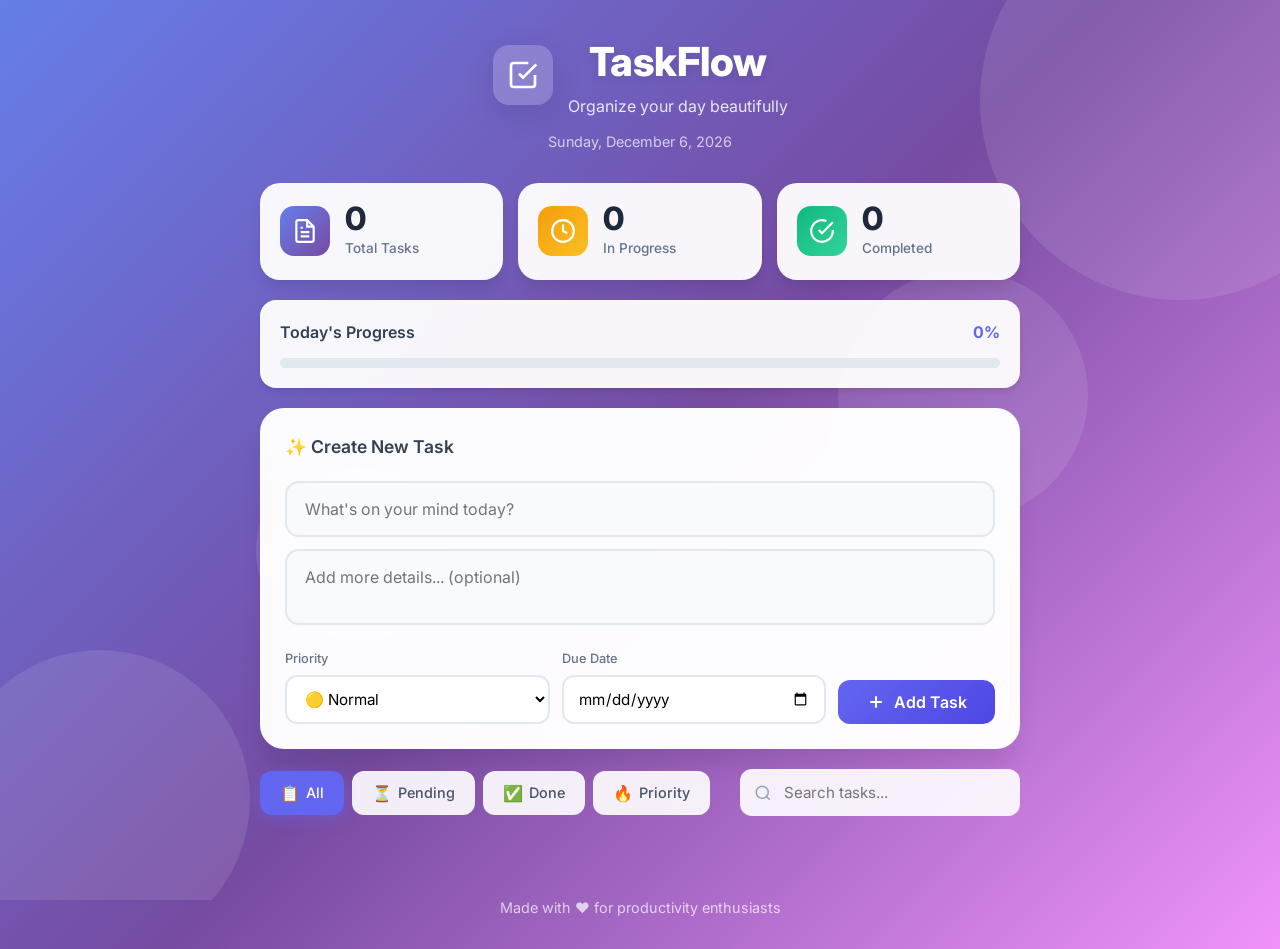
==== templates/index.html @ be5baa29 "first commit" ====
<!DOCTYPE html>
<html lang="en">
<head>
    <meta charset="UTF-8">
    <meta name="viewport" content="width=device-width, initial-scale=1.0">
    <title>TaskFlow - Beautiful To-Do App</title>
    <link rel="stylesheet" href="/static/style.css">
    <link href="https://fonts.googleapis.com/css2?family=Inter:wght@300;400;500;600;700;800&display=swap" rel="stylesheet">
</head>
<body>
    <div class="app-wrapper">
        <!-- Animated Background -->
        <div class="bg-shapes">
            <div class="shape shape-1"></div>
            <div class="shape shape-2"></div>
            <div class="shape shape-3"></div>
            <div class="shape shape-4"></div>
        </div>

        <div class="container">
            <!-- Header -->
            <header class="header">
                <div class="logo-section">
                    <div class="logo-icon">
                        <svg viewBox="0 0 24 24" fill="none" stroke="currentColor" stroke-width="2">
                            <path d="M9 11l3 3L22 4"/>
                            <path d="M21 12v7a2 2 0 01-2 2H5a2 2 0 01-2-2V5a2 2 0 012-2h11"/>
                        </svg>
                    </div>
                    <div class="logo-text">
                        <h1>TaskFlow</h1>
                        <p class="tagline">Organize your day beautifully</p>
                    </div>
                </div>
                <div class="header-date" id="current-date"></div>
            </header>

            <!-- Stats Cards -->
            <div class="stats-container">
                <div class="stat-card stat-total">
                    <div class="stat-icon">
                        <svg viewBox="0 0 24 24" fill="none" stroke="currentColor" stroke-width="2">
                            <path d="M14 2H6a2 2 0 00-2 2v16a2 2 0 002 2h12a2 2 0 002-2V8z"/>
                            <path d="M14 2v6h6M16 13H8M16 17H8M10 9H8"/>
                        </svg>
                    </div>
                    <div class="stat-info">
                        <span class="stat-value" id="total-count">0</span>
                        <span class="stat-label">Total Tasks</span>
                    </div>
                </div>
                <div class="stat-card stat-pending">
                    <div class="stat-icon">
                        <svg viewBox="0 0 24 24" fill="none" stroke="currentColor" stroke-width="2">
                            <circle cx="12" cy="12" r="10"/>
                            <path d="M12 6v6l4 2"/>
                        </svg>
                    </div>
                    <div class="stat-info">
                        <span class="stat-value" id="pending-count">0</span>
                        <span class="stat-label">In Progress</span>
                    </div>
                </div>
                <div class="stat-card stat-completed">
                    <div class="stat-icon">
                        <svg viewBox="0 0 24 24" fill="none" stroke="currentColor" stroke-width="2">
                            <path d="M22 11.08V12a10 10 0 11-5.93-9.14"/>
                            <path d="M22 4L12 14.01l-3-3"/>
                        </svg>
                    </div>
                    <div class="stat-info">
                        <span class="stat-value" id="completed-count">0</span>
                        <span class="stat-label">Completed</span>
                    </div>
                </div>
            </div>

            <!-- Progress Bar -->
            <div class="progress-section">
                <div class="progress-header">
                    <span>Today's Progress</span>
                    <span id="progress-percent">0%</span>
                </div>
                <div class="progress-track">
                    <div class="progress-fill" id="progress-bar"></div>
                </div>
            </div>

            <!-- Add Task Form -->
            <div class="add-task-card">
                <div class="add-task-header">
                    <h2>✨ Create New Task</h2>
                </div>
                <div class="form-group">
                    <input type="text" id="title-input" placeholder="What's on your mind today?" maxlength="200" autocomplete="off">
                    <textarea id="description-input" placeholder="Add more details... (optional)" rows="2"></textarea>
                </div>
                <div class="form-options">
                    <div class="option-group">
                        <label>Priority</label>
                        <select id="priority-select">
                            <option value="low">🟢 Low</option>
                            <option value="normal" selected>🟡 Normal</option>
                            <option value="high">🔴 High</option>
                        </select>
                    </div>
                    <div class="option-group">
                        <label>Due Date</label>
                        <input type="date" id="due-date-input">
                    </div>
                    <button onclick="addTodo()" class="btn-add">
                        <svg viewBox="0 0 24 24" fill="none" stroke="currentColor" stroke-width="2.5">
                            <path d="M12 5v14M5 12h14"/>
                        </svg>
                        <span>Add Task</span>
                    </button>
                </div>
            </div>

            <!-- Filters & Search -->
            <div class="controls-bar">
                <div class="filter-tabs">
                    <button class="filter-btn active" data-filter="all">
                        <span class="filter-icon">📋</span>
                        <span>All</span>
                    </button>
                    <button class="filter-btn" data-filter="pending">
                        <span class="filter-icon">⏳</span>
                        <span>Pending</span>
                    </button>
                    <button class="filter-btn" data-filter="completed">
                        <span class="filter-icon">✅</span>
                        <span>Done</span>
                    </button>
                    <button class="filter-btn" data-filter="high">
                        <span class="filter-icon">🔥</span>
                        <span>Priority</span>
                    </button>
                </div>
                <div class="search-wrapper">
                    <svg class="search-icon" viewBox="0 0 24 24" fill="none" stroke="currentColor" stroke-width="2">
                        <circle cx="11" cy="11" r="8"/>
                        <path d="M21 21l-4.35-4.35"/>
                    </svg>
                    <input type="text" id="search-input" placeholder="Search tasks...">
                </div>
            </div>

            <!-- Task List -->
            <div class="tasks-section">
                <div class="todo-list" id="todo-list"></div>

                <div class="empty-state" id="empty-state">
                    <div class="empty-illustration">
                        <div class="empty-circle">
                            <svg viewBox="0 0 24 24" fill="none" stroke="currentColor" stroke-width="1.5">
                                <path d="M9 5H7a2 2 0 00-2 2v12a2 2 0 002 2h10a2 2 0 002-2V7a2 2 0 00-2-2h-2"/>
                                <rect x="9" y="3" width="6" height="4" rx="1"/>
                                <path d="M9 12h6M9 16h6"/>
                            </svg>
                        </div>
                        <div class="empty-dots">
                            <span></span><span></span><span></span>
                        </div>
                    </div>
                    <h3>No tasks yet</h3>
                    <p>Start by adding your first task above!</p>
                </div>
            </div>
        </div>

        <!-- Footer -->
        <footer class="footer">
            <p>Made with ❤️ for productivity enthusiasts</p>
        </footer>
    </div>

    <!-- Edit Modal -->
    <div class="modal-overlay" id="edit-modal">
        <div class="modal-container">
            <div class="modal-header">
                <h2>Edit Task</h2>
                <button onclick="closeModal()" class="modal-close">
                    <svg viewBox="0 0 24 24" fill="none" stroke="currentColor" stroke-width="2">
                        <path d="M18 6L6 18M6 6l12 12"/>
                    </svg>
                </button>
            </div>
            <div class="modal-body">
                <div class="form-group">
                    <input type="text" id="edit-title" placeholder="Task title">
                    <textarea id="edit-description" placeholder="Description" rows="3"></textarea>
                </div>
                <div class="form-row">
                    <div class="option-group">
                        <label>Priority</label>
                        <select id="edit-priority">
                            <option value="low">🟢 Low</option>
                            <option value="normal">🟡 Normal</option>
                            <option value="high">🔴 High</option>
                        </select>
                    </div>
                    <div class="option-group">
                        <label>Due Date</label>
                        <input type="date" id="edit-due-date">
                    </div>
                </div>
            </div>
            <div class="modal-footer">
                <button onclick="closeModal()" class="btn-cancel">Cancel</button>
                <button onclick="saveEdit()" class="btn-save">Save Changes</button>
            </div>
        </div>
    </div>

    <script src="/static/app.js"></script>
</body>
</html>
---- static/style.css ----
* {
    margin: 0;
    padding: 0;
    box-sizing: border-box;
}

:root {
    --primary: #6366f1;
    --primary-dark: #4f46e5;
    --primary-light: #818cf8;
    --secondary: #ec4899;
    --success: #10b981;
    --warning: #f59e0b;
    --danger: #ef4444;
    --gray-50: #f8fafc;
    --gray-100: #f1f5f9;
    --gray-200: #e2e8f0;
    --gray-300: #cbd5e1;
    --gray-400: #94a3b8;
    --gray-500: #64748b;
    --gray-600: #475569;
    --gray-700: #334155;
    --gray-800: #1e293b;
    --gray-900: #0f172a;
    --gradient-1: linear-gradient(135deg, #667eea 0%, #764ba2 100%);
    --gradient-2: linear-gradient(135deg, #f093fb 0%, #f5576c 100%);
    --gradient-3: linear-gradient(135deg, #4facfe 0%, #00f2fe 100%);
    --shadow-sm: 0 1px 2px rgba(0, 0, 0, 0.05);
    --shadow: 0 4px 6px -1px rgba(0, 0, 0, 0.1);
    --shadow-md: 0 10px 15px -3px rgba(0, 0, 0, 0.1);
    --shadow-lg: 0 20px 25px -5px rgba(0, 0, 0, 0.1);
    --shadow-xl: 0 25px 50px -12px rgba(0, 0, 0, 0.25);
}

body {
    font-family: 'Inter', -apple-system, BlinkMacSystemFont, 'Segoe UI', Roboto, sans-serif;
    background: linear-gradient(135deg, #667eea 0%, #764ba2 50%, #f093fb 100%);
    min-height: 100vh;
    color: var(--gray-800);
    line-height: 1.6;
}

.app-wrapper {
    min-height: 100vh;
    position: relative;
    overflow-x: hidden;
}

/* Animated Background Shapes */
.bg-shapes {
    position: fixed;
    top: 0;
    left: 0;
    width: 100%;
    height: 100%;
    pointer-events: none;
    overflow: hidden;
    z-index: 0;
}

.shape {
    position: absolute;
    border-radius: 50%;
    opacity: 0.1;
    animation: float 20s infinite ease-in-out;
}

.shape-1 {
    width: 400px;
    height: 400px;
    background: white;
    top: -100px;
    right: -100px;
    animation-delay: 0s;
}

.shape-2 {
    width: 300px;
    height: 300px;
    background: white;
    bottom: -50px;
    left: -50px;
    animation-delay: -5s;
}

.shape-3 {
    width: 200px;
    height: 200px;
    background: white;
    top: 50%;
    left: 20%;
    animation-delay: -10s;
}

.shape-4 {
    width: 250px;
    height: 250px;
    background: white;
    top: 30%;
    right: 15%;
    animation-delay: -15s;
}

@keyframes float {
    0%, 100% { transform: translate(0, 0) rotate(0deg); }
    25% { transform: translate(30px, -30px) rotate(90deg); }
    50% { transform: translate(-20px, 20px) rotate(180deg); }
    75% { transform: translate(20px, 40px) rotate(270deg); }
}

.container {
    position: relative;
    z-index: 1;
    max-width: 800px;
    margin: 0 auto;
    padding: 30px 20px;
}

/* Header */
.header {
    text-align: center;
    margin-bottom: 30px;
    animation: slideDown 0.6s ease-out;
}

@keyframes slideDown {
    from { opacity: 0; transform: translateY(-20px); }
    to { opacity: 1; transform: translateY(0); }
}

.logo-section {
    display: flex;
    align-items: center;
    justify-content: center;
    gap: 15px;
    margin-bottom: 10px;
}

.logo-icon {
    width: 60px;
    height: 60px;
    background: rgba(255, 255, 255, 0.2);
    backdrop-filter: blur(10px);
    border-radius: 16px;
    display: flex;
    align-items: center;
    justify-content: center;
    box-shadow: 0 8px 32px rgba(0, 0, 0, 0.1);
}

.logo-icon svg {
    width: 32px;
    height: 32px;
    color: white;
}

.logo-text h1 {
    font-size: 2.5rem;
    font-weight: 800;
    color: white;
    text-shadow: 0 2px 10px rgba(0, 0, 0, 0.1);
    letter-spacing: -0.5px;
}

.tagline {
    color: rgba(255, 255, 255, 0.85);
    font-size: 1rem;
    font-weight: 400;
}

.header-date {
    color: rgba(255, 255, 255, 0.7);
    font-size: 0.9rem;
    margin-top: 8px;
}

/* Stats Cards */
.stats-container {
    display: grid;
    grid-template-columns: repeat(3, 1fr);
    gap: 15px;
    margin-bottom: 20px;
    animation: slideUp 0.6s ease-out 0.1s both;
}

@keyframes slideUp {
    from { opacity: 0; transform: translateY(20px); }
    to { opacity: 1; transform: translateY(0); }
}

.stat-card {
    background: rgba(255, 255, 255, 0.95);
    backdrop-filter: blur(10px);
    border-radius: 20px;
    padding: 20px;
    display: flex;
    align-items: center;
    gap: 15px;
    box-shadow: var(--shadow-md);
    transition: all 0.3s ease;
}

.stat-card:hover {
    transform: translateY(-5px);
    box-shadow: var(--shadow-xl);
}

.stat-icon {
    width: 50px;
    height: 50px;
    border-radius: 14px;
    display: flex;
    align-items: center;
    justify-content: center;
}

.stat-icon svg {
    width: 26px;
    height: 26px;
}

.stat-total .stat-icon {
    background: linear-gradient(135deg, #667eea 0%, #764ba2 100%);
    color: white;
}

.stat-pending .stat-icon {
    background: linear-gradient(135deg, #f59e0b 0%, #fbbf24 100%);
    color: white;
}

.stat-completed .stat-icon {
    background: linear-gradient(135deg, #10b981 0%, #34d399 100%);
    color: white;
}

.stat-value {
    display: block;
    font-size: 2rem;
    font-weight: 800;
    color: var(--gray-800);
    line-height: 1;
}

.stat-label {
    font-size: 0.85rem;
    color: var(--gray-500);
    font-weight: 500;
}

/* Progress Section */
.progress-section {
    background: rgba(255, 255, 255, 0.95);
    backdrop-filter: blur(10px);
    border-radius: 16px;
    padding: 20px;
    margin-bottom: 20px;
    box-shadow: var(--shadow);
    animation: slideUp 0.6s ease-out 0.2s both;
}

.progress-header {
    display: flex;
    justify-content: space-between;
    margin-bottom: 12px;
    font-weight: 600;
    color: var(--gray-700);
}

#progress-percent {
    color: var(--primary);
    font-weight: 700;
}

.progress-track {
    height: 10px;
    background: var(--gray-200);
    border-radius: 10px;
    overflow: hidden;
}

.progress-fill {
    height: 100%;
    background: linear-gradient(90deg, var(--primary), var(--secondary));
    border-radius: 10px;
    width: 0%;
    transition: width 0.5s ease;
}

/* Add Task Card */
.add-task-card {
    background: rgba(255, 255, 255, 0.98);
    backdrop-filter: blur(10px);
    border-radius: 24px;
    padding: 25px;
    margin-bottom: 20px;
    box-shadow: var(--shadow-lg);
    animation: slideUp 0.6s ease-out 0.3s both;
}

.add-task-header h2 {
    font-size: 1.1rem;
    color: var(--gray-700);
    margin-bottom: 20px;
    font-weight: 600;
}

.form-group input,
.form-group textarea {
    width: 100%;
    padding: 16px 18px;
    border: 2px solid var(--gray-200);
    border-radius: 14px;
    font-size: 1rem;
    font-family: inherit;
    transition: all 0.3s ease;
    background: var(--gray-50);
}

.form-group input:focus,
.form-group textarea:focus {
    outline: none;
    border-color: var(--primary);
    box-shadow: 0 0 0 4px rgba(99, 102, 241, 0.1);
    background: white;
}

.form-group input {
    margin-bottom: 12px;
}

.form-group textarea {
    resize: none;
    margin-bottom: 16px;
}

.form-options {
    display: flex;
    gap: 12px;
    flex-wrap: wrap;
    align-items: flex-end;
}

.option-group {
    flex: 1;
    min-width: 140px;
}

.option-group label {
    display: block;
    font-size: 0.8rem;
    color: var(--gray-500);
    margin-bottom: 6px;
    font-weight: 500;
}

.option-group select,
.option-group input[type="date"] {
    width: 100%;
    padding: 12px 14px;
    border: 2px solid var(--gray-200);
    border-radius: 12px;
    font-size: 0.95rem;
    font-family: inherit;
    cursor: pointer;
    transition: all 0.3s ease;
    background: white;
}

.option-group select:focus,
.option-group input[type="date"]:focus {
    outline: none;
    border-color: var(--primary);
    box-shadow: 0 0 0 4px rgba(99, 102, 241, 0.1);
}

.btn-add {
    display: flex;
    align-items: center;
    gap: 8px;
    background: linear-gradient(135deg, var(--primary) 0%, var(--primary-dark) 100%);
    color: white;
    border: none;
    padding: 12px 28px;
    border-radius: 12px;
    font-size: 1rem;
    font-weight: 600;
    cursor: pointer;
    transition: all 0.3s ease;
    font-family: inherit;
}

.btn-add svg {
    width: 20px;
    height: 20px;
}

.btn-add:hover {
    transform: translateY(-2px);
    box-shadow: 0 10px 30px rgba(99, 102, 241, 0.4);
}

.btn-add:active {
    transform: translateY(0);
}

/* Controls Bar */
.controls-bar {
    display: flex;
    justify-content: space-between;
    align-items: center;
    gap: 15px;
    margin-bottom: 20px;
    flex-wrap: wrap;
    animation: slideUp 0.6s ease-out 0.4s both;
}

.filter-tabs {
    display: flex;
    gap: 8px;
    flex-wrap: wrap;
}

.filter-btn {
    display: flex;
    align-items: center;
    gap: 6px;
    background: rgba(255, 255, 255, 0.9);
    border: 2px solid transparent;
    padding: 10px 18px;
    border-radius: 12px;
    font-size: 0.9rem;
    cursor: pointer;
    transition: all 0.3s ease;
    font-family: inherit;
    color: var(--gray-600);
    font-weight: 500;
}

.filter-btn .filter-icon {
    font-size: 1rem;
}

.filter-btn:hover {
    background: white;
    border-color: var(--primary-light);
}

.filter-btn.active {
    background: var(--primary);
    color: white;
    box-shadow: 0 4px 15px rgba(99, 102, 241, 0.4);
}

.search-wrapper {
    position: relative;
    flex: 1;
    max-width: 280px;
}

.search-icon {
    position: absolute;
    left: 14px;
    top: 50%;
    transform: translateY(-50%);
    width: 18px;
    height: 18px;
    color: var(--gray-400);
}

.search-wrapper input {
    width: 100%;
    padding: 12px 14px 12px 42px;
    border: 2px solid transparent;
    border-radius: 12px;
    font-size: 0.95rem;
    background: rgba(255, 255, 255, 0.9);
    transition: all 0.3s ease;
    font-family: inherit;
}

.search-wrapper input:focus {
    outline: none;
    background: white;
    border-color: var(--primary-light);
    box-shadow: 0 0 0 4px rgba(99, 102, 241, 0.1);
}

/* Tasks Section */
.tasks-section {
    animation: slideUp 0.6s ease-out 0.5s both;
}

.todo-list {
    display: flex;
    flex-direction: column;
    gap: 12px;
}

.todo-item {
    background: rgba(255, 255, 255, 0.98);
    border-radius: 18px;
    padding: 20px;
    display: flex;
    align-items: flex-start;
    gap: 16px;
    box-shadow: var(--shadow);
    transition: all 0.3s ease;
    border: 2px solid transparent;
    position: relative;
    overflow: hidden;
}

.todo-item::before {
    content: '';
    position: absolute;
    left: 0;
    top: 0;
    bottom: 0;
    width: 4px;
    background: var(--gray-300);
}

.todo-item.high-priority::before {
    background: linear-gradient(180deg, #ef4444, #f87171);
}

.todo-item.normal-priority::before {
    background: linear-gradient(180deg, #f59e0b, #fbbf24);
}

.todo-item.low-priority::before {
    background: linear-gradient(180deg, #10b981, #34d399);
}

.todo-item:hover {
    transform: translateX(5px);
    box-shadow: var(--shadow-md);
}

.todo-item.completed {
    opacity: 0.7;
}

.todo-item.completed .todo-title {
    text-decoration: line-through;
    color: var(--gray-400);
}

.checkbox {
    width: 26px;
    height: 26px;
    border: 2px solid var(--gray-300);
    border-radius: 8px;
    cursor: pointer;
    display: flex;
    align-items: center;
    justify-content: center;
    flex-shrink: 0;
    transition: all 0.3s ease;
    background: white;
}

.checkbox:hover {
    border-color: var(--primary);
    background: rgba(99, 102, 241, 0.1);
}

.checkbox.checked {
    background: linear-gradient(135deg, var(--success) 0%, #34d399 100%);
    border-color: transparent;
}

.checkbox.checked svg {
    color: white;
    width: 16px;
    height: 16px;
}

.todo-content {
    flex: 1;
    min-width: 0;
}

.todo-title {
    font-size: 1.1rem;
    font-weight: 600;
    color: var(--gray-800);
    margin-bottom: 4px;
}

.todo-description {
    font-size: 0.9rem;
    color: var(--gray-500);
    margin-bottom: 10px;
    line-height: 1.5;
}

.todo-meta {
    display: flex;
    gap: 10px;
    flex-wrap: wrap;
    align-items: center;
}

.priority-tag {
    display: inline-flex;
    align-items: center;
    gap: 4px;
    padding: 4px 10px;
    border-radius: 20px;
    font-size: 0.75rem;
    font-weight: 600;
}

.priority-tag.high {
    background: rgba(239, 68, 68, 0.15);
    color: #dc2626;
}

.priority-tag.normal {
    background: rgba(245, 158, 11, 0.15);
    color: #d97706;
}

.priority-tag.low {
    background: rgba(16, 185, 129, 0.15);
    color: #059669;
}

.due-date, .created-date {
    font-size: 0.8rem;
    color: var(--gray-400);
    display: flex;
    align-items: center;
    gap: 4px;
}

.due-date.overdue {
    color: var(--danger);
    font-weight: 600;
}

.todo-actions {
    display: flex;
    gap: 8px;
}

.action-btn {
    width: 36px;
    height: 36px;
    border: none;
    border-radius: 10px;
    cursor: pointer;
    display: flex;
    align-items: center;
    justify-content: center;
    transition: all 0.3s ease;
    background: var(--gray-100);
    font-size: 1rem;
}

.action-btn:hover {
    transform: scale(1.1);
}

.action-btn.edit:hover {
    background: rgba(99, 102, 241, 0.2);
}

.action-btn.delete:hover {
    background: rgba(239, 68, 68, 0.2);
}

/* Empty State */
.empty-state {
    text-align: center;
    padding: 60px 20px;
    display: none;
}

.empty-illustration {
    margin-bottom: 25px;
}

.empty-circle {
    width: 100px;
    height: 100px;
    margin: 0 auto 15px;
    background: rgba(255, 255, 255, 0.5);
    border-radius: 50%;
    display: flex;
    align-items: center;
    justify-content: center;
    animation: pulse 2s infinite;
}

.empty-circle svg {
    width: 50px;
    height: 50px;
    color: var(--primary);
}

.empty-dots {
    display: flex;
    justify-content: center;
    gap: 8px;
}

.empty-dots span {
    width: 10px;
    height: 10px;
    background: rgba(255, 255, 255, 0.6);
    border-radius: 50%;
    animation: bounce 1.4s infinite ease-in-out;
}

.empty-dots span:nth-child(1) { animation-delay: -0.32s; }
.empty-dots span:nth-child(2) { animation-delay: -0.16s; }
.empty-dots span:nth-child(3) { animation-delay: 0s; }

@keyframes pulse {
    0%, 100% { transform: scale(1); }
    50% { transform: scale(1.05); }
}

@keyframes bounce {
    0%, 80%, 100% { transform: scale(0); }
    40% { transform: scale(1); }
}

.empty-state h3 {
    font-size: 1.5rem;
    color: white;
    margin-bottom: 8px;
    font-weight: 700;
}

.empty-state p {
    color: rgba(255, 255, 255, 0.8);
    font-size: 1rem;
}

/* Modal */
.modal-overlay {
    display: none;
    position: fixed;
    top: 0;
    left: 0;
    width: 100%;
    height: 100%;
    background: rgba(15, 23, 42, 0.6);
    backdrop-filter: blur(4px);
    justify-content: center;
    align-items: center;
    z-index: 1000;
    padding: 20px;
}

.modal-overlay.active {
    display: flex;
}

.modal-container {
    background: white;
    border-radius: 24px;
    width: 100%;
    max-width: 480px;
    box-shadow: var(--shadow-xl);
    animation: modalSlide 0.3s ease-out;
}

@keyframes modalSlide {
    from { opacity: 0; transform: translateY(-20px) scale(0.95); }
    to { opacity: 1; transform: translateY(0) scale(1); }
}

.modal-header {
    display: flex;
    justify-content: space-between;
    align-items: center;
    padding: 24px 24px 0;
}

.modal-header h2 {
    font-size: 1.3rem;
    color: var(--gray-800);
    font-weight: 700;
}

.modal-close {
    width: 36px;
    height: 36px;
    border: none;
    background: var(--gray-100);
    border-radius: 10px;
    cursor: pointer;
    display: flex;
    align-items: center;
    justify-content: center;
    transition: all 0.3s ease;
}

.modal-close svg {
    width: 20px;
    height: 20px;
    color: var(--gray-500);
}

.modal-close:hover {
    background: var(--gray-200);
}

.modal-body {
    padding: 24px;
}

.modal-body .form-group input,
.modal-body .form-group textarea {
    margin-bottom: 12px;
}

.modal-body .form-row {
    display: flex;
    gap: 12px;
    margin-top: 12px;
}

.modal-body .option-group {
    flex: 1;
}

.modal-footer {
    display: flex;
    justify-content: flex-end;
    gap: 12px;
    padding: 0 24px 24px;
}

.btn-cancel {
    padding: 12px 24px;
    border: 2px solid var(--gray-200);
    background: white;
    border-radius: 12px;
    font-size: 0.95rem;
    font-weight: 600;
    cursor: pointer;
    transition: all 0.3s ease;
    font-family: inherit;
    color: var(--gray-600);
}

.btn-cancel:hover {
    background: var(--gray-50);
    border-color: var(--gray-300);
}

.btn-save {
    padding: 12px 24px;
    background: linear-gradient(135deg, var(--primary) 0%, var(--primary-dark) 100%);
    color: white;
    border: none;
    border-radius: 12px;
    font-size: 0.95rem;
    font-weight: 600;
    cursor: pointer;
    transition: all 0.3s ease;
    font-family: inherit;
}

.btn-save:hover {
    box-shadow: 0 8px 25px rgba(99, 102, 241, 0.4);
    transform: translateY(-2px);
}

/* Footer */
.footer {
    text-align: center;
    padding: 30px 20px;
    color: rgba(255, 255, 255, 0.7);
    font-size: 0.9rem;
}

/* Scrollbar */
.todo-list::-webkit-scrollbar {
    width: 6px;
}

.todo-list::-webkit-scrollbar-track {
    background: transparent;
}

.todo-list::-webkit-scrollbar-thumb {
    background: rgba(255, 255, 255, 0.3);
    border-radius: 3px;
}

/* Responsive */
@media (max-width: 640px) {
    .container {
        padding: 15px;
    }

    .logo-text h1 {
        font-size: 1.8rem;
    }

    .logo-icon {
        width: 48px;
        height: 48px;
    }

    .logo-icon svg {
        width: 24px;
        height: 24px;
    }

    .stats-container {
        grid-template-columns: 1fr;
    }

    .stat-card {
        padding: 15px;
    }

    .form-options {
        flex-direction: column;
    }

    .option-group {
        width: 100%;
    }

    .btn-add {
        width: 100%;
        justify-content: center;
    }

    .controls-bar {
        flex-direction: column;
    }

    .filter-tabs {
        width: 100%;
        overflow-x: auto;
        padding-bottom: 5px;
    }

    .filter-btn {
        flex-shrink: 0;
        padding: 8px 14px;
        font-size: 0.85rem;
    }

    .search-wrapper {
        max-width: 100%;
        width: 100%;
    }

    .todo-item {
        flex-direction: column;
        padding: 16px;
    }

    .todo-actions {
        width: 100%;
        justify-content: flex-end;
        margin-top: 10px;
    }

    .modal-body .form-row {
        flex-direction: column;
    }
}
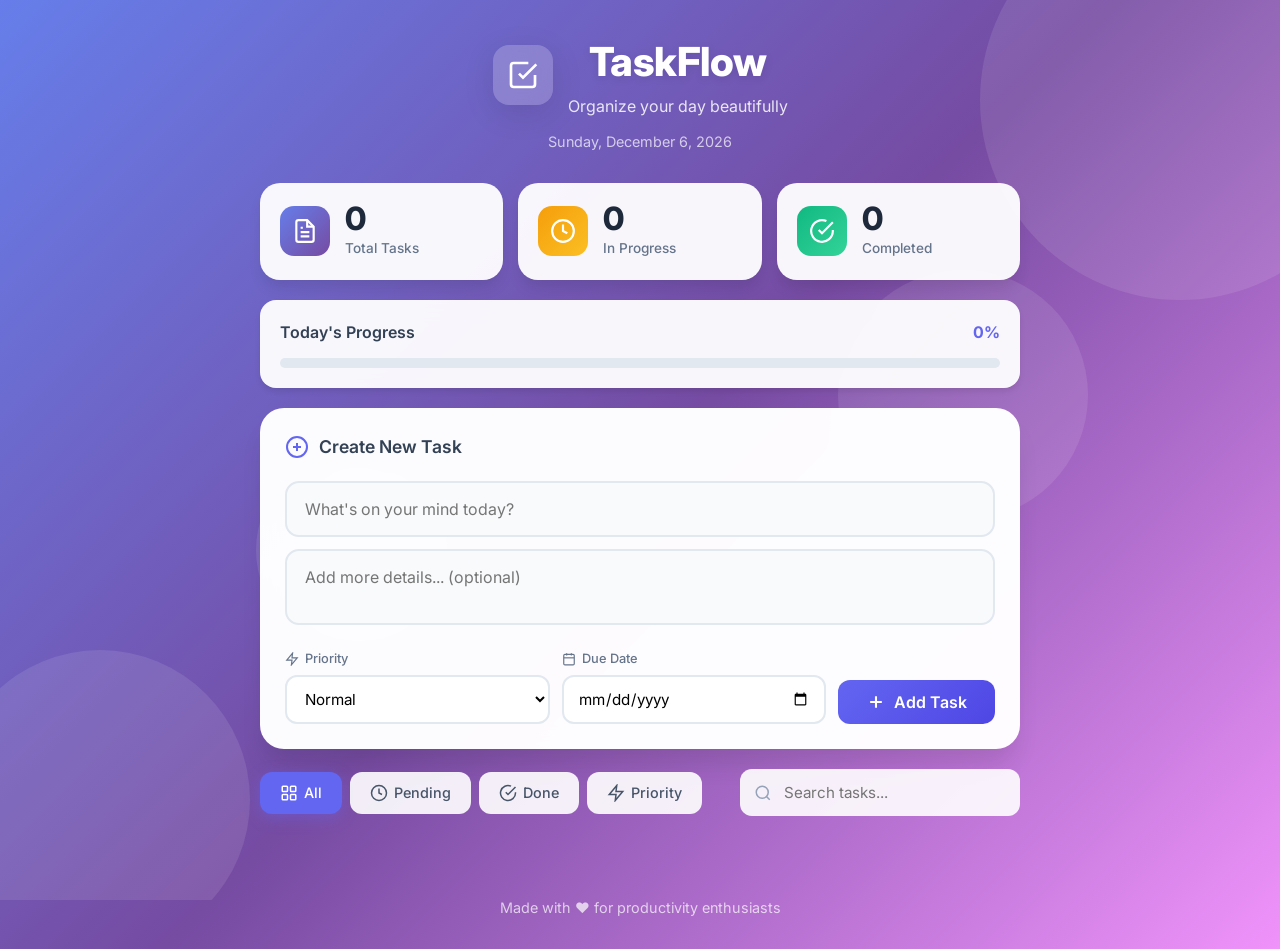
==== commit 0f205a89: "Updated UI" ====
--- a/templates/index.html
+++ b/templates/index.html
@@ -89,7 +89,8 @@
             <!-- Add Task Form -->
             <div class="add-task-card">
                 <div class="add-task-header">
-                    <h2>✨ Create New Task</h2>
+                    <svg class="add-icon" viewBox="0 0 24 24" fill="none" stroke="currentColor" stroke-width="2"><circle cx="12" cy="12" r="10"/><path d="M12 8v8M8 12h8"/></svg>
+                    <h2>Create New Task</h2>
                 </div>
                 <div class="form-group">
                     <input type="text" id="title-input" placeholder="What's on your mind today?" maxlength="200" autocomplete="off">
@@ -97,15 +98,21 @@
                 </div>
                 <div class="form-options">
                     <div class="option-group">
-                        <label>Priority</label>
+                        <label>
+                            <svg viewBox="0 0 24 24" fill="none" stroke="currentColor" stroke-width="2"><path d="M13 2L3 14h9l-1 8 10-12h-9l1-8z"/></svg>
+                            Priority
+                        </label>
                         <select id="priority-select">
-                            <option value="low">🟢 Low</option>
-                            <option value="normal" selected>🟡 Normal</option>
-                            <option value="high">🔴 High</option>
+                            <option value="low">Low</option>
+                            <option value="normal" selected>Normal</option>
+                            <option value="high">High</option>
                         </select>
                     </div>
                     <div class="option-group">
-                        <label>Due Date</label>
+                        <label>
+                            <svg viewBox="0 0 24 24" fill="none" stroke="currentColor" stroke-width="2"><rect x="3" y="4" width="18" height="18" rx="2" ry="2"/><line x1="16" y1="2" x2="16" y2="6"/><line x1="8" y1="2" x2="8" y2="6"/><line x1="3" y1="10" x2="21" y2="10"/></svg>
+                            Due Date
+                        </label>
                         <input type="date" id="due-date-input">
                     </div>
                     <button onclick="addTodo()" class="btn-add">
@@ -121,19 +128,19 @@
             <div class="controls-bar">
                 <div class="filter-tabs">
                     <button class="filter-btn active" data-filter="all">
-                        <span class="filter-icon">📋</span>
+                        <svg class="filter-icon" viewBox="0 0 24 24" fill="none" stroke="currentColor" stroke-width="2"><rect x="3" y="3" width="7" height="7" rx="1"/><rect x="14" y="3" width="7" height="7" rx="1"/><rect x="3" y="14" width="7" height="7" rx="1"/><rect x="14" y="14" width="7" height="7" rx="1"/></svg>
                         <span>All</span>
                     </button>
                     <button class="filter-btn" data-filter="pending">
-                        <span class="filter-icon">⏳</span>
+                        <svg class="filter-icon" viewBox="0 0 24 24" fill="none" stroke="currentColor" stroke-width="2"><circle cx="12" cy="12" r="10"/><path d="M12 6v6l4 2"/></svg>
                         <span>Pending</span>
                     </button>
                     <button class="filter-btn" data-filter="completed">
-                        <span class="filter-icon">✅</span>
+                        <svg class="filter-icon" viewBox="0 0 24 24" fill="none" stroke="currentColor" stroke-width="2"><path d="M22 11.08V12a10 10 0 11-5.93-9.14"/><path d="M22 4L12 14.01l-3-3"/></svg>
                         <span>Done</span>
                     </button>
                     <button class="filter-btn" data-filter="high">
-                        <span class="filter-icon">🔥</span>
+                        <svg class="filter-icon" viewBox="0 0 24 24" fill="none" stroke="currentColor" stroke-width="2"><path d="M13 2L3 14h9l-1 8 10-12h-9l1-8z"/></svg>
                         <span>Priority</span>
                     </button>
                 </div>
@@ -193,15 +200,21 @@
                 </div>
                 <div class="form-row">
                     <div class="option-group">
-                        <label>Priority</label>
+                        <label>
+                            <svg viewBox="0 0 24 24" fill="none" stroke="currentColor" stroke-width="2"><path d="M13 2L3 14h9l-1 8 10-12h-9l1-8z"/></svg>
+                            Priority
+                        </label>
                         <select id="edit-priority">
-                            <option value="low">🟢 Low</option>
-                            <option value="normal">🟡 Normal</option>
-                            <option value="high">🔴 High</option>
+                            <option value="low">Low</option>
+                            <option value="normal">Normal</option>
+                            <option value="high">High</option>
                         </select>
                     </div>
                     <div class="option-group">
-                        <label>Due Date</label>
+                        <label>
+                            <svg viewBox="0 0 24 24" fill="none" stroke="currentColor" stroke-width="2"><rect x="3" y="4" width="18" height="18" rx="2" ry="2"/><line x1="16" y1="2" x2="16" y2="6"/><line x1="8" y1="2" x2="8" y2="6"/><line x1="3" y1="10" x2="21" y2="10"/></svg>
+                            Due Date
+                        </label>
                         <input type="date" id="edit-due-date">
                     </div>
                 </div>
--- a/static/style.css
+++ b/static/style.css
@@ -298,11 +298,23 @@
     animation: slideUp 0.6s ease-out 0.3s both;
 }
 
+.add-task-header {
+    display: flex;
+    align-items: center;
+    gap: 10px;
+    margin-bottom: 20px;
+}
+
 .add-task-header h2 {
     font-size: 1.1rem;
     color: var(--gray-700);
-    margin-bottom: 20px;
     font-weight: 600;
+}
+
+.add-icon {
+    width: 24px;
+    height: 24px;
+    color: var(--primary);
 }
 
 .form-group input,
@@ -347,11 +359,18 @@
 }
 
 .option-group label {
-    display: block;
+    display: flex;
+    align-items: center;
+    gap: 6px;
     font-size: 0.8rem;
     color: var(--gray-500);
     margin-bottom: 6px;
     font-weight: 500;
+}
+
+.option-group label svg {
+    width: 14px;
+    height: 14px;
 }
 
 .option-group select,
@@ -438,7 +457,8 @@
 }
 
 .filter-btn .filter-icon {
-    font-size: 1rem;
+    width: 18px;
+    height: 18px;
 }
 
 .filter-btn:hover {
@@ -606,13 +626,18 @@
 .priority-tag {
     display: inline-flex;
     align-items: center;
-    gap: 4px;
+    gap: 6px;
     padding: 4px 10px;
     border-radius: 20px;
     font-size: 0.75rem;
     font-weight: 600;
 }
 
+.priority-tag svg {
+    width: 12px;
+    height: 12px;
+}
+
 .priority-tag.high {
     background: rgba(239, 68, 68, 0.15);
     color: #dc2626;
@@ -628,12 +653,26 @@
     color: #059669;
 }
 
+.priority-icon {
+    width: 12px;
+    height: 12px;
+}
+
+.priority-icon.high { color: #ef4444; }
+.priority-icon.normal { color: #f59e0b; }
+.priority-icon.low { color: #10b981; }
+
 .due-date, .created-date {
     font-size: 0.8rem;
     color: var(--gray-400);
     display: flex;
     align-items: center;
-    gap: 4px;
+    gap: 6px;
+}
+
+.due-date svg, .created-date svg {
+    width: 14px;
+    height: 14px;
 }
 
 .due-date.overdue {
@@ -657,7 +696,12 @@
     justify-content: center;
     transition: all 0.3s ease;
     background: var(--gray-100);
-    font-size: 1rem;
+}
+
+.action-btn svg {
+    width: 18px;
+    height: 18px;
+    color: var(--gray-500);
 }
 
 .action-btn:hover {
@@ -668,8 +712,16 @@
     background: rgba(99, 102, 241, 0.2);
 }
 
+.action-btn.edit:hover svg {
+    color: var(--primary);
+}
+
 .action-btn.delete:hover {
     background: rgba(239, 68, 68, 0.2);
+}
+
+.action-btn.delete:hover svg {
+    color: var(--danger);
 }
 
 /* Empty State */
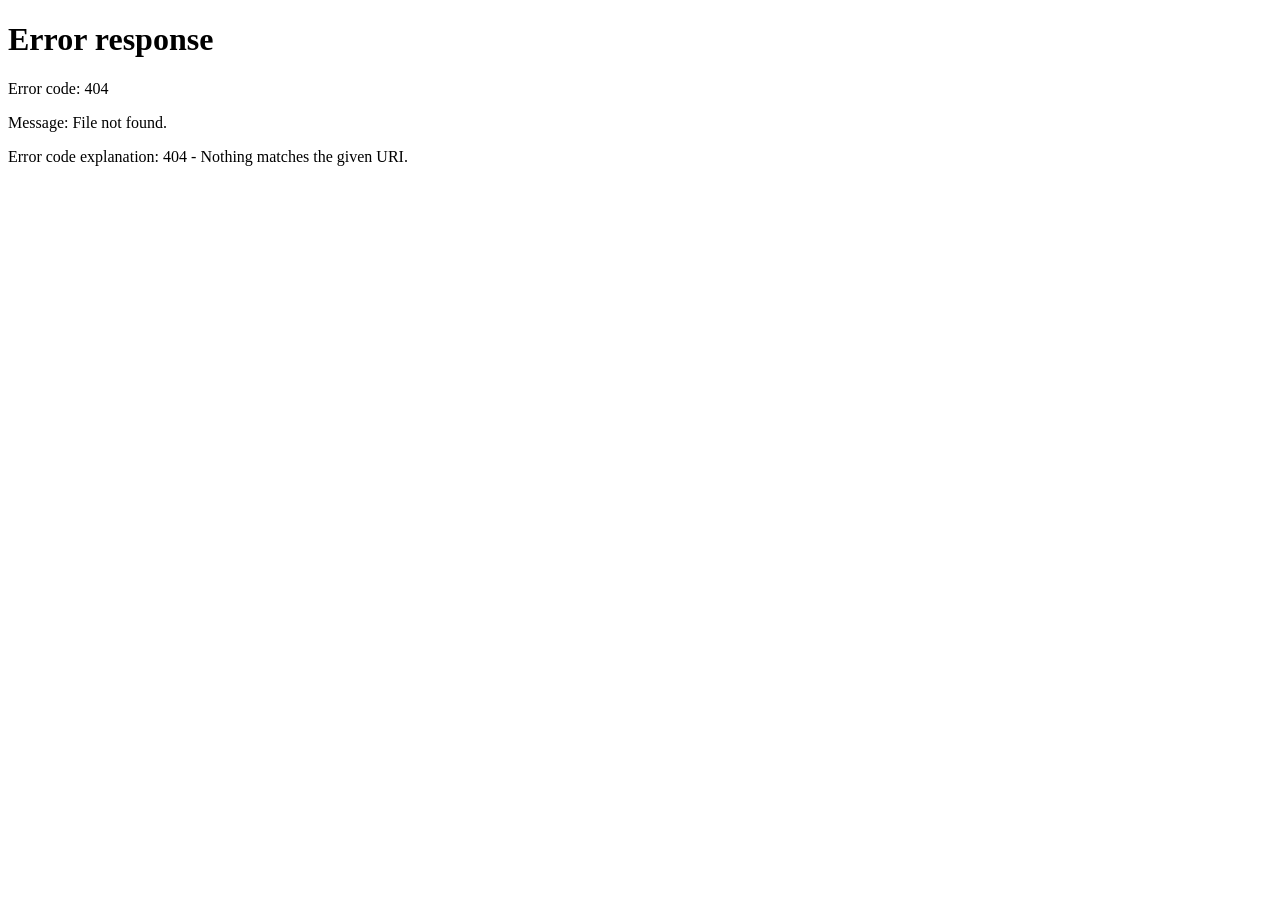
==== commit fbb49413: "Added Login and Register Features with Secure Authentication" ====
--- a/templates/index.html
+++ b/templates/index.html
@@ -1,12 +1,15 @@
 <!DOCTYPE html>
 <html lang="en">
+
 <head>
     <meta charset="UTF-8">
     <meta name="viewport" content="width=device-width, initial-scale=1.0">
-    <title>TaskFlow - Beautiful To-Do App</title>
+    <title>TaskFlow - Dashboard</title>
     <link rel="stylesheet" href="/static/style.css">
-    <link href="https://fonts.googleapis.com/css2?family=Inter:wght@300;400;500;600;700;800&display=swap" rel="stylesheet">
+    <link href="https://fonts.googleapis.com/css2?family=Inter:wght@300;400;500;600;700;800&display=swap"
+        rel="stylesheet">
 </head>
+
 <body>
     <div class="app-wrapper">
         <!-- Animated Background -->
@@ -20,19 +23,37 @@
         <div class="container">
             <!-- Header -->
             <header class="header">
-                <div class="logo-section">
-                    <div class="logo-icon">
-                        <svg viewBox="0 0 24 24" fill="none" stroke="currentColor" stroke-width="2">
-                            <path d="M9 11l3 3L22 4"/>
-                            <path d="M21 12v7a2 2 0 01-2 2H5a2 2 0 01-2-2V5a2 2 0 012-2h11"/>
-                        </svg>
-                    </div>
-                    <div class="logo-text">
-                        <h1>TaskFlow</h1>
-                        <p class="tagline">Organize your day beautifully</p>
-                    </div>
-                </div>
-                <div class="header-date" id="current-date"></div>
+                <div class="header-left">
+                    <div class="logo-section">
+                        <div class="logo-icon">
+                            <svg viewBox="0 0 24 24" fill="none" stroke="currentColor" stroke-width="2">
+                                <path d="M9 11l3 3L22 4" />
+                                <path d="M21 12v7a2 2 0 01-2 2H5a2 2 0 01-2-2V5a2 2 0 012-2h11" />
+                            </svg>
+                        </div>
+                        <div class="logo-text">
+                            <h1>TaskFlow</h1>
+                            <p class="tagline">Organize your day beautifully</p>
+                        </div>
+                    </div>
+                </div>
+                <div class="header-actions">
+                    <div class="user-info">
+                        <svg viewBox="0 0 24 24" fill="none" stroke="currentColor" stroke-width="2">
+                            <path d="M20 21v-2a4 4 0 00-4-4H8a4 4 0 00-4 4v2" />
+                            <circle cx="12" cy="7" r="4" />
+                        </svg>
+                        <span id="username-display">User</span>
+                    </div>
+                    <button onclick="logout()" class="btn-logout">
+                        <svg viewBox="0 0 24 24" fill="none" stroke="currentColor" stroke-width="2">
+                            <path d="M9 21H5a2 2 0 01-2-2V5a2 2 0 012-2h4" />
+                            <polyline points="16 17 21 12 16 7" />
+                            <line x1="21" y1="12" x2="9" y2="12" />
+                        </svg>
+                        <span>Logout</span>
+                    </button>
+                </div>
             </header>
 
             <!-- Stats Cards -->
@@ -40,8 +61,8 @@
                 <div class="stat-card stat-total">
                     <div class="stat-icon">
                         <svg viewBox="0 0 24 24" fill="none" stroke="currentColor" stroke-width="2">
-                            <path d="M14 2H6a2 2 0 00-2 2v16a2 2 0 002 2h12a2 2 0 002-2V8z"/>
-                            <path d="M14 2v6h6M16 13H8M16 17H8M10 9H8"/>
+                            <path d="M14 2H6a2 2 0 00-2 2v16a2 2 0 002 2h12a2 2 0 002-2V8z" />
+                            <path d="M14 2v6h6M16 13H8M16 17H8M10 9H8" />
                         </svg>
                     </div>
                     <div class="stat-info">
@@ -52,8 +73,8 @@
                 <div class="stat-card stat-pending">
                     <div class="stat-icon">
                         <svg viewBox="0 0 24 24" fill="none" stroke="currentColor" stroke-width="2">
-                            <circle cx="12" cy="12" r="10"/>
-                            <path d="M12 6v6l4 2"/>
+                            <circle cx="12" cy="12" r="10" />
+                            <path d="M12 6v6l4 2" />
                         </svg>
                     </div>
                     <div class="stat-info">
@@ -64,8 +85,8 @@
                 <div class="stat-card stat-completed">
                     <div class="stat-icon">
                         <svg viewBox="0 0 24 24" fill="none" stroke="currentColor" stroke-width="2">
-                            <path d="M22 11.08V12a10 10 0 11-5.93-9.14"/>
-                            <path d="M22 4L12 14.01l-3-3"/>
+                            <path d="M22 11.08V12a10 10 0 11-5.93-9.14" />
+                            <path d="M22 4L12 14.01l-3-3" />
                         </svg>
                     </div>
                     <div class="stat-info">
@@ -89,17 +110,23 @@
             <!-- Add Task Form -->
             <div class="add-task-card">
                 <div class="add-task-header">
-                    <svg class="add-icon" viewBox="0 0 24 24" fill="none" stroke="currentColor" stroke-width="2"><circle cx="12" cy="12" r="10"/><path d="M12 8v8M8 12h8"/></svg>
+                    <svg class="add-icon" viewBox="0 0 24 24" fill="none" stroke="currentColor" stroke-width="2">
+                        <circle cx="12" cy="12" r="10" />
+                        <path d="M12 8v8M8 12h8" />
+                    </svg>
                     <h2>Create New Task</h2>
                 </div>
                 <div class="form-group">
-                    <input type="text" id="title-input" placeholder="What's on your mind today?" maxlength="200" autocomplete="off">
+                    <input type="text" id="title-input" placeholder="What's on your mind today?" maxlength="200"
+                        autocomplete="off">
                     <textarea id="description-input" placeholder="Add more details... (optional)" rows="2"></textarea>
                 </div>
                 <div class="form-options">
                     <div class="option-group">
                         <label>
-                            <svg viewBox="0 0 24 24" fill="none" stroke="currentColor" stroke-width="2"><path d="M13 2L3 14h9l-1 8 10-12h-9l1-8z"/></svg>
+                            <svg viewBox="0 0 24 24" fill="none" stroke="currentColor" stroke-width="2">
+                                <path d="M13 2L3 14h9l-1 8 10-12h-9l1-8z" />
+                            </svg>
                             Priority
                         </label>
                         <select id="priority-select">
@@ -110,14 +137,19 @@
                     </div>
                     <div class="option-group">
                         <label>
-                            <svg viewBox="0 0 24 24" fill="none" stroke="currentColor" stroke-width="2"><rect x="3" y="4" width="18" height="18" rx="2" ry="2"/><line x1="16" y1="2" x2="16" y2="6"/><line x1="8" y1="2" x2="8" y2="6"/><line x1="3" y1="10" x2="21" y2="10"/></svg>
+                            <svg viewBox="0 0 24 24" fill="none" stroke="currentColor" stroke-width="2">
+                                <rect x="3" y="4" width="18" height="18" rx="2" ry="2" />
+                                <line x1="16" y1="2" x2="16" y2="6" />
+                                <line x1="8" y1="2" x2="8" y2="6" />
+                                <line x1="3" y1="10" x2="21" y2="10" />
+                            </svg>
                             Due Date
                         </label>
                         <input type="date" id="due-date-input">
                     </div>
                     <button onclick="addTodo()" class="btn-add">
                         <svg viewBox="0 0 24 24" fill="none" stroke="currentColor" stroke-width="2.5">
-                            <path d="M12 5v14M5 12h14"/>
+                            <path d="M12 5v14M5 12h14" />
                         </svg>
                         <span>Add Task</span>
                     </button>
@@ -128,26 +160,39 @@
             <div class="controls-bar">
                 <div class="filter-tabs">
                     <button class="filter-btn active" data-filter="all">
-                        <svg class="filter-icon" viewBox="0 0 24 24" fill="none" stroke="currentColor" stroke-width="2"><rect x="3" y="3" width="7" height="7" rx="1"/><rect x="14" y="3" width="7" height="7" rx="1"/><rect x="3" y="14" width="7" height="7" rx="1"/><rect x="14" y="14" width="7" height="7" rx="1"/></svg>
+                        <svg class="filter-icon" viewBox="0 0 24 24" fill="none" stroke="currentColor" stroke-width="2">
+                            <rect x="3" y="3" width="7" height="7" rx="1" />
+                            <rect x="14" y="3" width="7" height="7" rx="1" />
+                            <rect x="3" y="14" width="7" height="7" rx="1" />
+                            <rect x="14" y="14" width="7" height="7" rx="1" />
+                        </svg>
                         <span>All</span>
                     </button>
                     <button class="filter-btn" data-filter="pending">
-                        <svg class="filter-icon" viewBox="0 0 24 24" fill="none" stroke="currentColor" stroke-width="2"><circle cx="12" cy="12" r="10"/><path d="M12 6v6l4 2"/></svg>
+                        <svg class="filter-icon" viewBox="0 0 24 24" fill="none" stroke="currentColor" stroke-width="2">
+                            <circle cx="12" cy="12" r="10" />
+                            <path d="M12 6v6l4 2" />
+                        </svg>
                         <span>Pending</span>
                     </button>
                     <button class="filter-btn" data-filter="completed">
-                        <svg class="filter-icon" viewBox="0 0 24 24" fill="none" stroke="currentColor" stroke-width="2"><path d="M22 11.08V12a10 10 0 11-5.93-9.14"/><path d="M22 4L12 14.01l-3-3"/></svg>
+                        <svg class="filter-icon" viewBox="0 0 24 24" fill="none" stroke="currentColor" stroke-width="2">
+                            <path d="M22 11.08V12a10 10 0 11-5.93-9.14" />
+                            <path d="M22 4L12 14.01l-3-3" />
+                        </svg>
                         <span>Done</span>
                     </button>
                     <button class="filter-btn" data-filter="high">
-                        <svg class="filter-icon" viewBox="0 0 24 24" fill="none" stroke="currentColor" stroke-width="2"><path d="M13 2L3 14h9l-1 8 10-12h-9l1-8z"/></svg>
+                        <svg class="filter-icon" viewBox="0 0 24 24" fill="none" stroke="currentColor" stroke-width="2">
+                            <path d="M13 2L3 14h9l-1 8 10-12h-9l1-8z" />
+                        </svg>
                         <span>Priority</span>
                     </button>
                 </div>
                 <div class="search-wrapper">
                     <svg class="search-icon" viewBox="0 0 24 24" fill="none" stroke="currentColor" stroke-width="2">
-                        <circle cx="11" cy="11" r="8"/>
-                        <path d="M21 21l-4.35-4.35"/>
+                        <circle cx="11" cy="11" r="8" />
+                        <path d="M21 21l-4.35-4.35" />
                     </svg>
                     <input type="text" id="search-input" placeholder="Search tasks...">
                 </div>
@@ -161,9 +206,9 @@
                     <div class="empty-illustration">
                         <div class="empty-circle">
                             <svg viewBox="0 0 24 24" fill="none" stroke="currentColor" stroke-width="1.5">
-                                <path d="M9 5H7a2 2 0 00-2 2v12a2 2 0 002 2h10a2 2 0 002-2V7a2 2 0 00-2-2h-2"/>
-                                <rect x="9" y="3" width="6" height="4" rx="1"/>
-                                <path d="M9 12h6M9 16h6"/>
+                                <path d="M9 5H7a2 2 0 00-2 2v12a2 2 0 002 2h10a2 2 0 002-2V7a2 2 0 00-2-2h-2" />
+                                <rect x="9" y="3" width="6" height="4" rx="1" />
+                                <path d="M9 12h6M9 16h6" />
                             </svg>
                         </div>
                         <div class="empty-dots">
@@ -178,7 +223,7 @@
 
         <!-- Footer -->
         <footer class="footer">
-            <p>Made with ❤️ for productivity enthusiasts</p>
+            <p>Made with ❤️ Bavith L Suvarna</p>
         </footer>
     </div>
 
@@ -189,7 +234,7 @@
                 <h2>Edit Task</h2>
                 <button onclick="closeModal()" class="modal-close">
                     <svg viewBox="0 0 24 24" fill="none" stroke="currentColor" stroke-width="2">
-                        <path d="M18 6L6 18M6 6l12 12"/>
+                        <path d="M18 6L6 18M6 6l12 12" />
                     </svg>
                 </button>
             </div>
@@ -201,7 +246,9 @@
                 <div class="form-row">
                     <div class="option-group">
                         <label>
-                            <svg viewBox="0 0 24 24" fill="none" stroke="currentColor" stroke-width="2"><path d="M13 2L3 14h9l-1 8 10-12h-9l1-8z"/></svg>
+                            <svg viewBox="0 0 24 24" fill="none" stroke="currentColor" stroke-width="2">
+                                <path d="M13 2L3 14h9l-1 8 10-12h-9l1-8z" />
+                            </svg>
                             Priority
                         </label>
                         <select id="edit-priority">
@@ -212,7 +259,12 @@
                     </div>
                     <div class="option-group">
                         <label>
-                            <svg viewBox="0 0 24 24" fill="none" stroke="currentColor" stroke-width="2"><rect x="3" y="4" width="18" height="18" rx="2" ry="2"/><line x1="16" y1="2" x2="16" y2="6"/><line x1="8" y1="2" x2="8" y2="6"/><line x1="3" y1="10" x2="21" y2="10"/></svg>
+                            <svg viewBox="0 0 24 24" fill="none" stroke="currentColor" stroke-width="2">
+                                <rect x="3" y="4" width="18" height="18" rx="2" ry="2" />
+                                <line x1="16" y1="2" x2="16" y2="6" />
+                                <line x1="8" y1="2" x2="8" y2="6" />
+                                <line x1="3" y1="10" x2="21" y2="10" />
+                            </svg>
                             Due Date
                         </label>
                         <input type="date" id="edit-due-date">
@@ -228,4 +280,5 @@
 
     <script src="/static/app.js"></script>
 </body>
+
 </html>
--- a/static/style.css
+++ b/static/style.css
@@ -118,9 +118,21 @@
 
 /* Header */
 .header {
-    text-align: center;
+    display: flex;
+    justify-content: space-between;
+    align-items: flex-start;
     margin-bottom: 30px;
     animation: slideDown 0.6s ease-out;
+}
+
+.header-left {
+    display: flex;
+    flex-direction: column;
+    align-items: flex-start;
+}
+
+.header-left .logo-section {
+    justify-content: flex-start;
 }
 
 @keyframes slideDown {
@@ -168,10 +180,52 @@
     font-weight: 400;
 }
 
-.header-date {
-    color: rgba(255, 255, 255, 0.7);
+.header-actions {
+    display: flex;
+    align-items: center;
+    gap: 15px;
+    justify-content: center;
+    margin-top: 15px;
+}
+
+.user-info {
+    display: flex;
+    align-items: center;
+    gap: 8px;
+    background: rgba(255, 255, 255, 0.2);
+    padding: 8px 14px;
+    border-radius: 10px;
+    color: white;
     font-size: 0.9rem;
-    margin-top: 8px;
+}
+
+.user-info svg {
+    width: 18px;
+    height: 18px;
+}
+
+.btn-logout {
+    display: flex;
+    align-items: center;
+    gap: 6px;
+    background: rgba(255, 255, 255, 0.15);
+    border: 1px solid rgba(255, 255, 255, 0.3);
+    color: white;
+    padding: 8px 16px;
+    border-radius: 10px;
+    cursor: pointer;
+    font-family: inherit;
+    font-size: 0.9rem;
+    transition: all 0.3s ease;
+}
+
+.btn-logout svg {
+    width: 18px;
+    height: 18px;
+}
+
+.btn-logout:hover {
+    background: rgba(255, 255, 255, 0.25);
 }
 
 /* Stats Cards */
